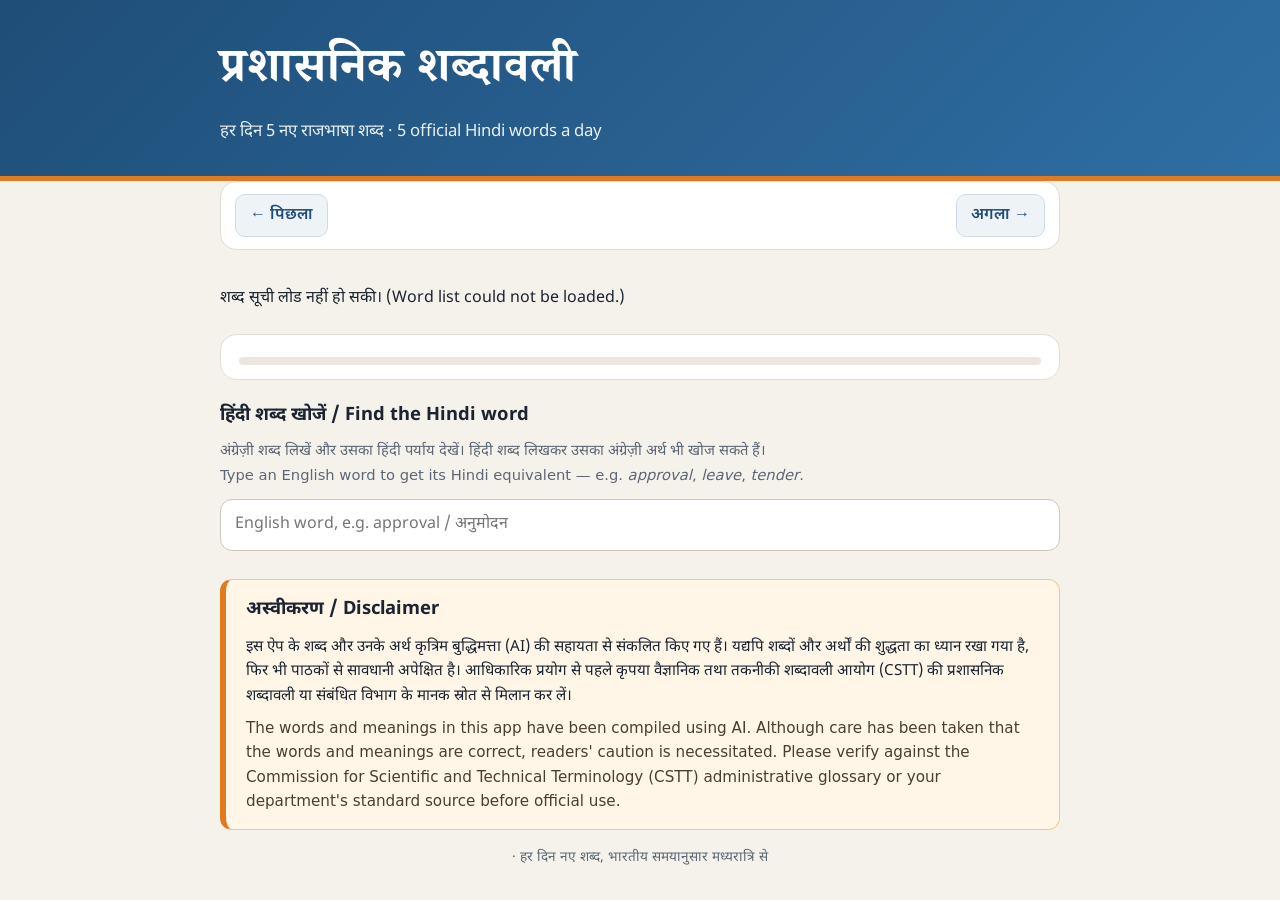
==== index.html @ 2186e591 "Add files via upload" ====
<!DOCTYPE html>
<html lang="hi">
<head>
  <meta charset="UTF-8">
  <meta name="viewport" content="width=device-width, initial-scale=1.0">
  <title>प्रशासनिक शब्दावली — रोज़ 5 शब्द</title>
  <meta name="description" content="प्रशासनिक शब्दावली: हर दिन 5 राजभाषा (प्रशासनिक हिंदी) शब्द, उनके अंग्रेज़ी अर्थ के साथ।">
  <meta name="theme-color" content="#1f4e78">
  <link rel="icon" href="data:image/svg+xml,<svg xmlns='http://www.w3.org/2000/svg' viewBox='0 0 100 100'><rect width='100' height='100' rx='22' fill='%231f4e78'/><text x='50' y='70' font-size='60' text-anchor='middle' fill='white' font-family='sans-serif'>श</text></svg>">
  <link rel="preconnect" href="https://fonts.googleapis.com">
  <link rel="preconnect" href="https://fonts.gstatic.com" crossorigin>
  <link href="https://fonts.googleapis.com/css2?family=Noto+Sans+Devanagari:wght@400;600;700&family=Noto+Serif+Devanagari:wght@600;700&display=swap" rel="stylesheet">
  <link rel="manifest" href="manifest.webmanifest">
  <link rel="apple-touch-icon" href="assets/icon.svg">
  <link rel="stylesheet" href="style.css">
</head>
<body>
  <header class="site-header">
    <div class="wrap">
      <h1 class="app-title">प्रशासनिक शब्दावली</h1>
      <p class="tagline">हर दिन 5 नए राजभाषा शब्द &middot; <span lang="en">5 official Hindi words a day</span></p>
    </div>
  </header>

  <main class="wrap">
    <nav class="day-nav" aria-label="दिन चुनें">
      <button id="prevDay" class="nav-btn" aria-label="पिछला दिन">&larr; <span>पिछला</span></button>
      <div class="day-info">
        <div id="dateHi" class="date-hi"></div>
        <div id="dateEn" class="date-en" lang="en"></div>
      </div>
      <button id="nextDay" class="nav-btn" aria-label="अगला दिन"><span>अगला</span> &rarr;</button>
    </nav>
    <div class="today-row">
      <button id="todayBtn" class="link-btn" hidden>आज के शब्दों पर लौटें</button>
    </div>

    <section id="cards" class="cards" aria-live="polite"></section>

    <section class="progress-box" aria-label="प्रगति">
      <div class="progress-text">
        <span id="progressLabel"></span>
      </div>
      <div class="bar"><div id="progressBar" class="bar-fill"></div></div>
    </section>

    <section class="search-box">
      <h2>हिंदी शब्द खोजें <span lang="en">/ Find the Hindi word</span></h2>
      <p class="search-help">अंग्रेज़ी शब्द लिखें और उसका हिंदी पर्याय देखें। हिंदी शब्द लिखकर उसका अंग्रेज़ी अर्थ भी खोज सकते हैं।<br><span lang="en">Type an English word to get its Hindi equivalent — e.g. <em>approval</em>, <em>leave</em>, <em>tender</em>.</span></p>
      <label for="search" class="sr-only">English word</label>
      <input id="search" type="search" lang="en" placeholder="English word, e.g. approval / अनुमोदन" autocomplete="off" autocapitalize="off" spellcheck="false" enterkeyhint="search">
      <ul id="results" class="results"></ul>
    </section>

    <aside class="disclaimer" role="note">
      <h2>अस्वीकरण <span lang="en">/ Disclaimer</span></h2>
      <p>इस ऐप के शब्द और उनके अर्थ कृत्रिम बुद्धिमत्ता (AI) की सहायता से संकलित किए गए हैं। यद्यपि शब्दों और अर्थों की शुद्धता का ध्यान रखा गया है, फिर भी पाठकों से सावधानी अपेक्षित है। आधिकारिक प्रयोग से पहले कृपया वैज्ञानिक तथा तकनीकी शब्दावली आयोग (CSTT) की प्रशासनिक शब्दावली या संबंधित विभाग के मानक स्रोत से मिलान कर लें।</p>
      <p lang="en">The words and meanings in this app have been compiled using AI. Although care has been taken that the words and meanings are correct, readers' caution is necessitated. Please verify against the Commission for Scientific and Technical Terminology (CSTT) administrative glossary or your department's standard source before official use.</p>
    </aside>
  </main>

  <footer class="site-footer">
    <div class="wrap">
      <span id="totalWords"></span> &middot; हर दिन नए शब्द, भारतीय समयानुसार मध्यरात्रि से
    </div>
  </footer>

  <script src="data/words.js"></script>
  <script src="app.js"></script>
  <script>
    if ("serviceWorker" in navigator && location.protocol.startsWith("http")) {
      navigator.serviceWorker.register("sw.js").catch(() => {});
    }
  </script>
</body>
</html>
---- style.css ----
:root {
  --ink: #1b2430;
  --muted: #5b6776;
  --brand: #1f4e78;
  --brand-2: #2f6ea3;
  --accent: #e07a1f;
  --bg: #f5f2ec;
  --card: #ffffff;
  --line: #e3ddd2;
  --warn-bg: #fff6e8;
  --warn-line: #f0c98a;
  --radius: 16px;
  --hi: "Noto Sans Devanagari", "Nirmala UI", "Mangal", sans-serif;
  --hi-serif: "Noto Serif Devanagari", "Noto Sans Devanagari", "Nirmala UI", serif;
}

* { box-sizing: border-box; }

body {
  margin: 0;
  font-family: var(--hi);
  color: var(--ink);
  background: var(--bg);
  line-height: 1.6;
}

.wrap { max-width: 880px; margin: 0 auto; padding: 0 20px; }

.site-header {
  background: linear-gradient(135deg, var(--brand), var(--brand-2));
  color: #fff;
  padding: 36px 0 30px;
  border-bottom: 5px solid var(--accent);
}
.app-title {
  font-family: var(--hi-serif);
  font-size: clamp(2rem, 6vw, 3rem);
  margin: 0;
  letter-spacing: .5px;
}
.tagline { margin: 6px 0 0; opacity: .9; font-size: 1.05rem; }

main { padding-top: 26px; padding-bottom: 30px; }

/* Day navigation */
.day-nav {
  display: flex; align-items: center; justify-content: space-between; gap: 12px;
  background: var(--card); border: 1px solid var(--line); border-radius: var(--radius);
  padding: 12px 14px;
}
.day-info { text-align: center; }
.date-hi { font-weight: 700; font-size: 1.15rem; }
.date-en { color: var(--muted); font-size: .9rem; font-family: system-ui, sans-serif; }
.nav-btn {
  font: inherit; font-weight: 600; color: var(--brand);
  background: #eef3f8; border: 1px solid #cfdbe7; border-radius: 10px;
  padding: 8px 14px; cursor: pointer; white-space: nowrap;
}
.nav-btn:hover:not(:disabled) { background: #e1ebf5; }
.nav-btn:disabled { opacity: .4; cursor: default; }
.today-row { text-align: center; min-height: 30px; padding-top: 6px; }
.link-btn {
  font: inherit; color: var(--brand); background: none; border: none;
  text-decoration: underline; cursor: pointer;
}

/* Cards */
.cards { display: grid; gap: 16px; margin-top: 6px; }
.card {
  position: relative;
  background: var(--card); border: 1px solid var(--line); border-radius: var(--radius);
  padding: 22px 24px 20px 74px;
  box-shadow: 0 1px 2px rgba(0,0,0,.04), 0 6px 18px rgba(31,78,120,.06);
  animation: rise .35s ease both;
}
.card:nth-child(2) { animation-delay: .05s; }
.card:nth-child(3) { animation-delay: .10s; }
.card:nth-child(4) { animation-delay: .15s; }
.card:nth-child(5) { animation-delay: .20s; }
@keyframes rise { from { opacity: 0; transform: translateY(8px); } to { opacity: 1; transform: none; } }

.card-num {
  position: absolute; left: 20px; top: 22px;
  width: 38px; height: 38px; border-radius: 50%;
  background: var(--brand); color: #fff; font-weight: 700;
  display: grid; place-items: center; font-size: 1.05rem;
}
.word {
  font-family: var(--hi-serif);
  font-size: clamp(1.6rem, 5vw, 2.1rem);
  font-weight: 700; margin: 0; line-height: 1.3;
}
.meaning {
  margin: 6px 0 10px; font-size: 1.15rem;
  font-family: system-ui, -apple-system, "Segoe UI", Arial, sans-serif;
  color: #26323f;
}
.meaning-label { color: var(--muted); font-size: .85rem; margin-right: 4px; }
.card-foot { display: flex; flex-wrap: wrap; align-items: center; justify-content: space-between; gap: 8px; }
.tag {
  display: inline-block; font-size: .8rem; color: var(--brand);
  background: #eef3f8; border-radius: 999px; padding: 2px 12px;
  font-family: system-ui, sans-serif;
}
.card-actions { display: flex; gap: 6px; }
.icon-btn {
  font: inherit; font-size: .85rem; color: var(--muted);
  background: transparent; border: 1px solid var(--line); border-radius: 8px;
  padding: 4px 10px; cursor: pointer;
}
.icon-btn:hover { color: var(--brand); border-color: #cfdbe7; }
.icon-btn.done { color: #1d7a46; border-color: #a9dcbf; background: #effaf3; }

/* Progress */
.progress-box {
  margin-top: 22px; background: var(--card); border: 1px solid var(--line);
  border-radius: var(--radius); padding: 14px 18px;
}
.progress-text { font-size: .95rem; color: var(--muted); margin-bottom: 8px; }
.bar { height: 8px; background: #ece7de; border-radius: 99px; overflow: hidden; }
.bar-fill { height: 100%; width: 0; background: linear-gradient(90deg, var(--accent), #f3a75c); transition: width .4s; }

/* Search */
.search-box { margin-top: 22px; }
.search-box h2, .disclaimer h2 { font-size: 1.15rem; margin: 0 0 10px; }
#search {
  width: 100%; font: inherit; font-size: 1rem;
  padding: 12px 14px; border-radius: 12px; border: 1px solid #cfc7b8; background: #fff;
}
#search:focus { outline: 3px solid #cfdbe7; border-color: var(--brand-2); }
.results { list-style: none; padding: 0; margin: 10px 0 0; }
.results li {
  background: var(--card); border: 1px solid var(--line); border-radius: 10px;
  padding: 10px 14px; margin-bottom: 8px; display: flex; flex-wrap: wrap; gap: 4px 14px; align-items: baseline;
}
.results .r-h { font-weight: 700; font-size: 1.1rem; }
.results .r-e { font-family: system-ui, sans-serif; }
.results .r-c { font-size: .78rem; color: var(--muted); margin-left: auto; font-family: system-ui, sans-serif; }
.results .r-note { color: var(--muted); background: none; border: none; }

/* Disclaimer */
.disclaimer {
  margin-top: 28px; background: var(--warn-bg); border: 1px solid var(--warn-line);
  border-left: 6px solid var(--accent); border-radius: 12px; padding: 16px 20px;
  font-size: .95rem;
}
.disclaimer p { margin: 0 0 8px; }
.disclaimer p[lang="en"] { font-family: system-ui, sans-serif; color: #4a3f2f; margin-bottom: 0; }

.site-footer { text-align: center; color: var(--muted); font-size: .85rem; padding: 18px 0 28px; }

@media (max-width: 560px) {
  .nav-btn span { display: none; }
  .card { padding: 18px 18px 16px 62px; }
  .card-num { left: 14px; top: 18px; width: 34px; height: 34px; }
}

@media (prefers-color-scheme: dark) {
  :root {
    --ink: #e8edf3; --muted: #9aa7b6; --bg: #121820; --card: #1b2430; --line: #2b3746;
    --warn-bg: #2a2216; --warn-line: #6b5228;
  }
  .meaning { color: #d6dee8; }
  .nav-btn, .tag { background: #233244; border-color: #34495f; color: #9cc3e8; }
  .nav-btn:hover:not(:disabled) { background: #2b3d52; }
  .link-btn { color: #9cc3e8; }
  #search { background: #1b2430; color: var(--ink); border-color: #34495f; }
  .bar { background: #2b3746; }
  .icon-btn.done { background: #16301f; color: #7fd6a3; border-color: #2c6a45; }
  .disclaimer p[lang="en"] { color: #d9c9ac; }
}

/* Search help + accessibility */
.search-help { margin: 0 0 10px; color: var(--muted); font-size: .92rem; line-height: 1.55; }
.search-help span[lang="en"] { font-family: system-ui, sans-serif; }
.sr-only { position: absolute; width: 1px; height: 1px; overflow: hidden; clip: rect(0 0 0 0); white-space: nowrap; }
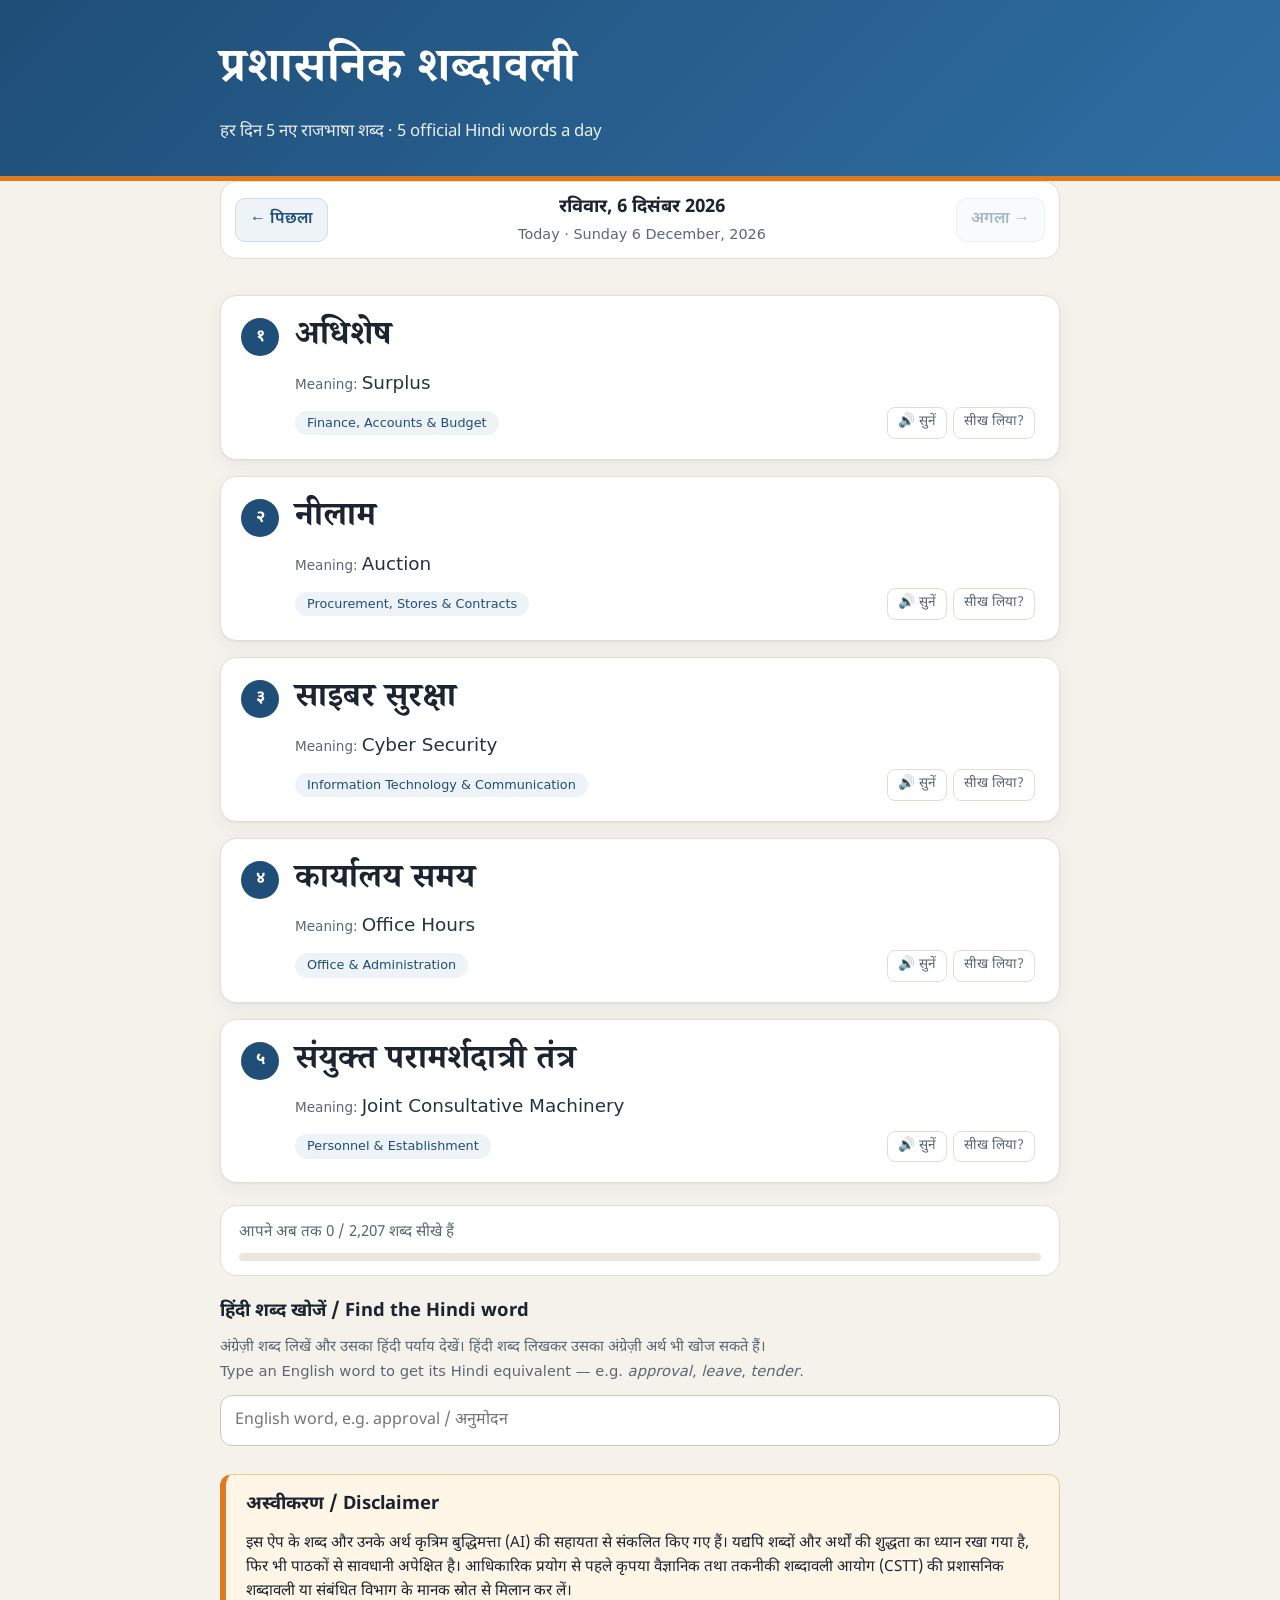
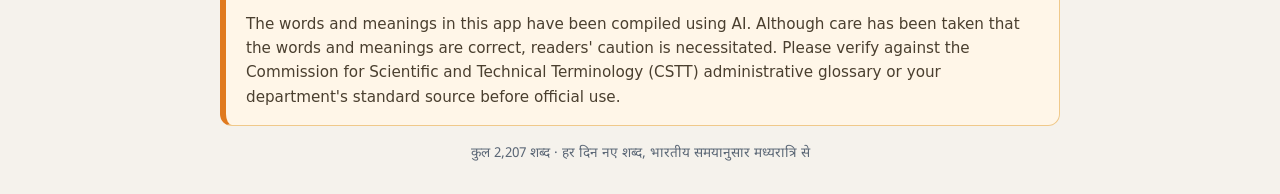
==== commit 3dfc1da5: "Add files via upload" ====
--- a/index.html
+++ b/index.html
@@ -65,7 +65,7 @@
     </div>
   </footer>
 
-  <script src="data/words.js"></script>
+  <script src="xlsx-reader.js"></script>
   <script src="app.js"></script>
   <script>
     if ("serviceWorker" in navigator && location.protocol.startsWith("http")) {
--- a/style.css
+++ b/style.css
@@ -174,3 +174,12 @@
 .search-help { margin: 0 0 10px; color: var(--muted); font-size: .92rem; line-height: 1.55; }
 .search-help span[lang="en"] { font-family: system-ui, sans-serif; }
 .sr-only { position: absolute; width: 1px; height: 1px; overflow: hidden; clip: rect(0 0 0 0); white-space: nowrap; }
+
+/* Loading and error states */
+.loading { text-align: center; color: var(--muted); padding: 30px 0; }
+.load-error {
+  background: var(--warn-bg); border: 1px solid var(--warn-line); border-radius: 12px;
+  padding: 16px 20px; line-height: 1.6;
+}
+.load-error small { color: var(--muted); font-family: system-ui, sans-serif; }
+.load-error span[lang="en"] { font-family: system-ui, sans-serif; }
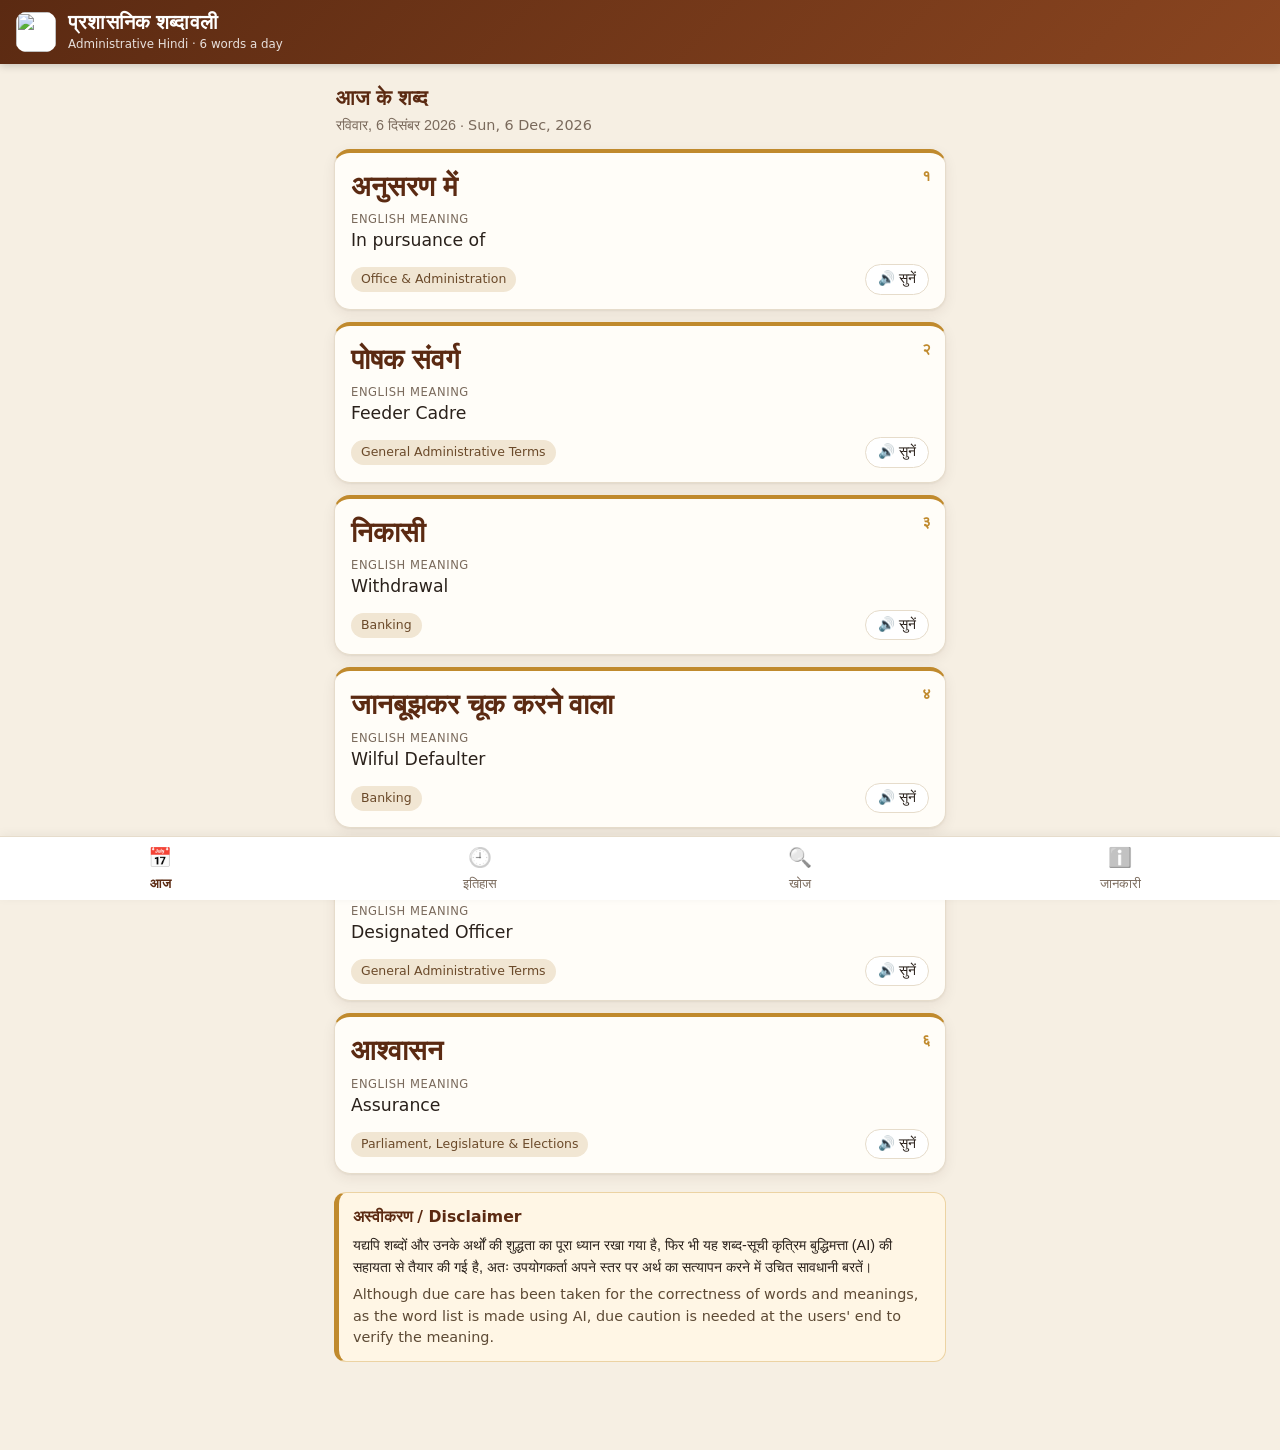
==== commit 883af5b7: "Add files via upload" ====
--- a/index.html
+++ b/index.html
@@ -2,75 +2,105 @@
 <html lang="hi">
 <head>
   <meta charset="UTF-8">
-  <meta name="viewport" content="width=device-width, initial-scale=1.0">
-  <title>प्रशासनिक शब्दावली — रोज़ 5 शब्द</title>
-  <meta name="description" content="प्रशासनिक शब्दावली: हर दिन 5 राजभाषा (प्रशासनिक हिंदी) शब्द, उनके अंग्रेज़ी अर्थ के साथ।">
-  <meta name="theme-color" content="#1f4e78">
-  <link rel="icon" href="data:image/svg+xml,<svg xmlns='http://www.w3.org/2000/svg' viewBox='0 0 100 100'><rect width='100' height='100' rx='22' fill='%231f4e78'/><text x='50' y='70' font-size='60' text-anchor='middle' fill='white' font-family='sans-serif'>श</text></svg>">
-  <link rel="preconnect" href="https://fonts.googleapis.com">
-  <link rel="preconnect" href="https://fonts.gstatic.com" crossorigin>
-  <link href="https://fonts.googleapis.com/css2?family=Noto+Sans+Devanagari:wght@400;600;700&family=Noto+Serif+Devanagari:wght@600;700&display=swap" rel="stylesheet">
+  <meta name="viewport" content="width=device-width, initial-scale=1, viewport-fit=cover">
+  <title>प्रशासनिक शब्दावली</title>
+  <meta name="description" content="प्रशासनिक शब्दावली — रोज़ 6 राजभाषा (प्रशासनिक हिंदी) शब्द, अंग्रेज़ी अर्थ और विषय के साथ।">
+  <meta name="theme-color" content="#5b2a12">
+  <meta name="mobile-web-app-capable" content="yes">
+  <meta name="apple-mobile-web-app-capable" content="yes">
+  <meta name="apple-mobile-web-app-title" content="शब्दावली">
   <link rel="manifest" href="manifest.webmanifest">
-  <link rel="apple-touch-icon" href="assets/icon.svg">
+  <link rel="icon" href="icons/icon.svg" type="image/svg+xml">
+  <link rel="apple-touch-icon" href="icons/icon-192.png">
   <link rel="stylesheet" href="style.css">
 </head>
 <body>
-  <header class="site-header">
-    <div class="wrap">
-      <h1 class="app-title">प्रशासनिक शब्दावली</h1>
-      <p class="tagline">हर दिन 5 नए राजभाषा शब्द &middot; <span lang="en">5 official Hindi words a day</span></p>
+  <header class="app-bar">
+    <img src="icons/icon.svg" alt="" class="app-logo" width="40" height="40">
+    <div class="app-names">
+      <h1>प्रशासनिक शब्दावली</h1>
+      <p lang="en">Administrative Hindi · 6 words a day</p>
     </div>
   </header>
 
-  <main class="wrap">
-    <nav class="day-nav" aria-label="दिन चुनें">
-      <button id="prevDay" class="nav-btn" aria-label="पिछला दिन">&larr; <span>पिछला</span></button>
-      <div class="day-info">
-        <div id="dateHi" class="date-hi"></div>
-        <div id="dateEn" class="date-en" lang="en"></div>
+  <main id="main">
+    <!-- आज / Today -->
+    <section id="view-today" class="view" aria-labelledby="t-today">
+      <div class="day-head">
+        <h2 id="t-today">आज के शब्द</h2>
+        <p id="todayDate" class="date-line"></p>
       </div>
-      <button id="nextDay" class="nav-btn" aria-label="अगला दिन"><span>अगला</span> &rarr;</button>
-    </nav>
-    <div class="today-row">
-      <button id="todayBtn" class="link-btn" hidden>आज के शब्दों पर लौटें</button>
-    </div>
-
-    <section id="cards" class="cards" aria-live="polite"></section>
-
-    <section class="progress-box" aria-label="प्रगति">
-      <div class="progress-text">
-        <span id="progressLabel"></span>
-      </div>
-      <div class="bar"><div id="progressBar" class="bar-fill"></div></div>
+      <div id="todayCards" class="cards"></div>
+      <aside class="disclaimer" role="note">
+        <h3>अस्वीकरण <span lang="en">/ Disclaimer</span></h3>
+        <p>यद्यपि शब्दों और उनके अर्थों की शुद्धता का पूरा ध्यान रखा गया है, फिर भी यह शब्द-सूची कृत्रिम बुद्धिमत्ता (AI) की सहायता से तैयार की गई है, अतः उपयोगकर्ता अपने स्तर पर अर्थ का सत्यापन करने में उचित सावधानी बरतें।</p>
+        <p lang="en">Although due care has been taken for the correctness of words and meanings, as the word list is made using AI, due caution is needed at the users' end to verify the meaning.</p>
+      </aside>
     </section>
 
-    <section class="search-box">
-      <h2>हिंदी शब्द खोजें <span lang="en">/ Find the Hindi word</span></h2>
-      <p class="search-help">अंग्रेज़ी शब्द लिखें और उसका हिंदी पर्याय देखें। हिंदी शब्द लिखकर उसका अंग्रेज़ी अर्थ भी खोज सकते हैं।<br><span lang="en">Type an English word to get its Hindi equivalent — e.g. <em>approval</em>, <em>leave</em>, <em>tender</em>.</span></p>
-      <label for="search" class="sr-only">English word</label>
-      <input id="search" type="search" lang="en" placeholder="English word, e.g. approval / अनुमोदन" autocomplete="off" autocapitalize="off" spellcheck="false" enterkeyhint="search">
-      <ul id="results" class="results"></ul>
+    <!-- इतिहास / History -->
+    <section id="view-history" class="view" hidden aria-labelledby="t-history">
+      <div class="day-head">
+        <h2 id="t-history">इतिहास</h2>
+        <p class="date-line">किसी शब्द को छूकर उसका अर्थ याद करें <span lang="en">· Tap a word to recall its meaning</span></p>
+      </div>
+      <div id="historyList" class="history"></div>
     </section>
 
-    <aside class="disclaimer" role="note">
-      <h2>अस्वीकरण <span lang="en">/ Disclaimer</span></h2>
-      <p>इस ऐप के शब्द और उनके अर्थ कृत्रिम बुद्धिमत्ता (AI) की सहायता से संकलित किए गए हैं। यद्यपि शब्दों और अर्थों की शुद्धता का ध्यान रखा गया है, फिर भी पाठकों से सावधानी अपेक्षित है। आधिकारिक प्रयोग से पहले कृपया वैज्ञानिक तथा तकनीकी शब्दावली आयोग (CSTT) की प्रशासनिक शब्दावली या संबंधित विभाग के मानक स्रोत से मिलान कर लें।</p>
-      <p lang="en">The words and meanings in this app have been compiled using AI. Although care has been taken that the words and meanings are correct, readers' caution is necessitated. Please verify against the Commission for Scientific and Technical Terminology (CSTT) administrative glossary or your department's standard source before official use.</p>
-    </aside>
+    <!-- खोज / Search -->
+    <section id="view-search" class="view" hidden aria-labelledby="t-search">
+      <div class="day-head">
+        <h2 id="t-search">शब्द खोजें</h2>
+        <p class="date-line">अंग्रेज़ी में लिखें, सुझाव में से शब्द चुनें <span lang="en">· Type in English and pick a suggestion</span></p>
+      </div>
+      <div class="search-wrap">
+        <input id="searchInput" type="search" lang="en" placeholder="e.g. approval, leave, tender…"
+               autocomplete="off" autocapitalize="off" spellcheck="false" enterkeyhint="search"
+               role="combobox" aria-expanded="false" aria-controls="suggestions" aria-autocomplete="list">
+        <ul id="suggestions" class="suggestions" role="listbox" hidden></ul>
+      </div>
+      <div id="searchResult" class="cards"></div>
+      <p id="searchHint" class="hint">उदाहरण: <button class="chip-btn" data-q="approval">approval</button>
+        <button class="chip-btn" data-q="leave">leave</button> <button class="chip-btn" data-q="tender">tender</button>
+        <button class="chip-btn" data-q="pension">pension</button> <button class="chip-btn" data-q="notification">notification</button></p>
+    </section>
+
+    <!-- जानकारी / About -->
+    <section id="view-about" class="view" hidden aria-labelledby="t-about">
+      <div class="day-head"><h2 id="t-about">जानकारी</h2></div>
+      <div class="about">
+        <img src="icons/icon.svg" alt="पुराने सरकारी कार्यालय भवन का चित्र" width="96" height="96">
+        <p>यह ऐप हर दिन सरकारी कामकाज में प्रयुक्त होने वाले <strong>6 नए प्रशासनिक हिंदी शब्द</strong>, उनके अंग्रेज़ी अर्थ और विषय के साथ दिखाता है। पिछले दिनों के शब्द <strong>इतिहास</strong> में दिन-वार सुरक्षित रहते हैं।</p>
+        <p lang="en">Every day the app picks 6 new words at random from the word list. Words already shown are not repeated until the whole list has been covered. Your history is stored only on this device.</p>
+        <p id="aboutStats" class="stats"></p>
+        <p id="apkBox" hidden><a id="apkLink" class="apk-btn" href="#">📲 Android ऐप डाउनलोड करें <span lang="en">(APK)</span></a></p>
+        <aside class="disclaimer" role="note">
+          <h3>अस्वीकरण <span lang="en">/ Disclaimer</span></h3>
+          <p>यद्यपि शब्दों और उनके अर्थों की शुद्धता का पूरा ध्यान रखा गया है, फिर भी यह शब्द-सूची कृत्रिम बुद्धिमत्ता (AI) की सहायता से तैयार की गई है, अतः उपयोगकर्ता अपने स्तर पर अर्थ का सत्यापन करने में उचित सावधानी बरतें।</p>
+          <p lang="en">Although due care has been taken for the correctness of words and meanings, as the word list is made using AI, due caution is needed at the users' end to verify the meaning.</p>
+        </aside>
+      </div>
+    </section>
   </main>
 
-  <footer class="site-footer">
-    <div class="wrap">
-      <span id="totalWords"></span> &middot; हर दिन नए शब्द, भारतीय समयानुसार मध्यरात्रि से
+  <nav class="tab-bar" aria-label="मुख्य मेनू">
+    <a href="#today" data-tab="today"><span class="ti" aria-hidden="true">📅</span><span>आज</span></a>
+    <a href="#history" data-tab="history"><span class="ti" aria-hidden="true">🕘</span><span>इतिहास</span></a>
+    <a href="#search" data-tab="search"><span class="ti" aria-hidden="true">🔍</span><span>खोज</span></a>
+    <a href="#about" data-tab="about"><span class="ti" aria-hidden="true">ℹ️</span><span>जानकारी</span></a>
+  </nav>
+
+  <!-- Word card pop-up (from History and Search) -->
+  <div id="sheet" class="sheet" hidden>
+    <div class="sheet-backdrop" data-close></div>
+    <div class="sheet-panel" role="dialog" aria-modal="true" aria-labelledby="sheetWord">
+      <button class="sheet-close" data-close aria-label="बंद करें">✕</button>
+      <div id="sheetBody"></div>
     </div>
-  </footer>
+  </div>
 
+  <script src="inflate.js"></script>
   <script src="xlsx-reader.js"></script>
   <script src="app.js"></script>
-  <script>
-    if ("serviceWorker" in navigator && location.protocol.startsWith("http")) {
-      navigator.serviceWorker.register("sw.js").catch(() => {});
-    }
-  </script>
 </body>
 </html>
--- a/style.css
+++ b/style.css
@@ -1,185 +1,184 @@
 :root {
-  --ink: #1b2430;
-  --muted: #5b6776;
-  --brand: #1f4e78;
-  --brand-2: #2f6ea3;
-  --accent: #e07a1f;
-  --bg: #f5f2ec;
-  --card: #ffffff;
-  --line: #e3ddd2;
-  --warn-bg: #fff6e8;
-  --warn-line: #f0c98a;
-  --radius: 16px;
-  --hi: "Noto Sans Devanagari", "Nirmala UI", "Mangal", sans-serif;
-  --hi-serif: "Noto Serif Devanagari", "Noto Sans Devanagari", "Nirmala UI", serif;
+  --brick: #5b2a12;       /* deep colonial-brick brown */
+  --brick-2: #8a4520;
+  --sand: #f6efe3;        /* sandstone */
+  --paper: #fffdf8;
+  --ink: #2a211b;
+  --muted: #7a6a5c;
+  --line: #e6dccb;
+  --gold: #c08a2d;
+  --chip: #f1e6d3;
+  --warn-bg: #fff6e5;
+  --warn-line: #ecd3a3;
+  --shadow: 0 1px 2px rgba(60, 30, 10, .06), 0 4px 14px rgba(60, 30, 10, .07);
+  --hi: "Noto Sans Devanagari", "Nirmala UI", "Mangal", "Kohinoor Devanagari", sans-serif;
+  --en: system-ui, -apple-system, "Segoe UI", Roboto, sans-serif;
+  --tabh: 64px;
 }
+* { box-sizing: border-box; }
+html { -webkit-text-size-adjust: 100%; }
+body {
+  margin: 0; background: var(--sand); color: var(--ink);
+  font-family: var(--hi); line-height: 1.5;
+  padding-bottom: calc(var(--tabh) + env(safe-area-inset-bottom));
+}
+[lang="en"] { font-family: var(--en); }
+button { font: inherit; color: inherit; }
 
-* { box-sizing: border-box; }
+/* App bar */
+.app-bar {
+  position: sticky; top: 0; z-index: 5;
+  display: flex; align-items: center; gap: 12px;
+  padding: calc(10px + env(safe-area-inset-top)) 16px 10px;
+  background: linear-gradient(135deg, var(--brick), var(--brick-2));
+  color: #fff; box-shadow: 0 2px 8px rgba(0,0,0,.18);
+}
+.app-logo { border-radius: 10px; background: #fff; flex: none; }
+.app-names h1 { margin: 0; font-size: 1.25rem; line-height: 1.2; letter-spacing: .2px; }
+.app-names p { margin: 2px 0 0; font-size: .74rem; opacity: .85; }
 
-body {
-  margin: 0;
-  font-family: var(--hi);
-  color: var(--ink);
-  background: var(--bg);
-  line-height: 1.6;
+main { max-width: 640px; margin: 0 auto; padding: 14px 14px 24px; }
+.view[hidden] { display: none; }
+.day-head { margin: 4px 2px 12px; }
+.day-head h2 { margin: 0; font-size: 1.3rem; color: var(--brick); }
+.date-line { margin: 2px 0 0; color: var(--muted); font-size: .9rem; }
+
+/* Word cards */
+.cards { display: grid; gap: 12px; }
+.card {
+  position: relative; background: var(--paper); border: 1px solid var(--line);
+  border-radius: 16px; padding: 16px 16px 14px; box-shadow: var(--shadow);
+  border-top: 4px solid var(--gold);
 }
+.card .num {
+  position: absolute; top: 12px; right: 14px; color: var(--gold);
+  font-weight: 700; font-size: .95rem;
+}
+.card .hindi { margin: 0 34px 6px 0; font-size: 1.75rem; line-height: 1.3; font-weight: 700; color: var(--brick); }
+.card .meaning { margin: 0 0 10px; font-size: 1.08rem; }
+.card .meaning small { display: block; color: var(--muted); font-size: .72rem; text-transform: uppercase; letter-spacing: .6px; }
+.card .foot { display: flex; align-items: center; gap: 8px; flex-wrap: wrap; }
+.tag {
+  background: var(--chip); color: #6b4a2a; border-radius: 999px;
+  padding: 3px 10px; font-size: .78rem;
+}
+.speak {
+  margin-left: auto; border: 1px solid var(--line); background: #fff; border-radius: 999px;
+  padding: 4px 12px; font-size: .85rem; cursor: pointer;
+}
+.speak:active { transform: scale(.97); }
 
-.wrap { max-width: 880px; margin: 0 auto; padding: 0 20px; }
-
-.site-header {
-  background: linear-gradient(135deg, var(--brand), var(--brand-2));
-  color: #fff;
-  padding: 36px 0 30px;
-  border-bottom: 5px solid var(--accent);
+/* History */
+.history { display: grid; gap: 14px; }
+.day {
+  background: var(--paper); border: 1px solid var(--line); border-radius: 16px;
+  padding: 12px 14px 14px; box-shadow: var(--shadow);
 }
-.app-title {
-  font-family: var(--hi-serif);
-  font-size: clamp(2rem, 6vw, 3rem);
-  margin: 0;
-  letter-spacing: .5px;
+.day-title { display: flex; justify-content: space-between; align-items: baseline; gap: 8px; margin-bottom: 10px; }
+.day-title strong { color: var(--brick); font-size: 1.02rem; }
+.day-title span { color: var(--muted); font-size: .8rem; }
+.word-chips { display: flex; flex-wrap: wrap; gap: 8px; }
+.word-chip {
+  border: 1px solid var(--line); background: var(--sand); border-radius: 12px;
+  padding: 8px 12px; font-size: 1.05rem; cursor: pointer; text-align: left;
 }
-.tagline { margin: 6px 0 0; opacity: .9; font-size: 1.05rem; }
-
-main { padding-top: 26px; padding-bottom: 30px; }
-
-/* Day navigation */
-.day-nav {
-  display: flex; align-items: center; justify-content: space-between; gap: 12px;
-  background: var(--card); border: 1px solid var(--line); border-radius: var(--radius);
-  padding: 12px 14px;
-}
-.day-info { text-align: center; }
-.date-hi { font-weight: 700; font-size: 1.15rem; }
-.date-en { color: var(--muted); font-size: .9rem; font-family: system-ui, sans-serif; }
-.nav-btn {
-  font: inherit; font-weight: 600; color: var(--brand);
-  background: #eef3f8; border: 1px solid #cfdbe7; border-radius: 10px;
-  padding: 8px 14px; cursor: pointer; white-space: nowrap;
-}
-.nav-btn:hover:not(:disabled) { background: #e1ebf5; }
-.nav-btn:disabled { opacity: .4; cursor: default; }
-.today-row { text-align: center; min-height: 30px; padding-top: 6px; }
-.link-btn {
-  font: inherit; color: var(--brand); background: none; border: none;
-  text-decoration: underline; cursor: pointer;
-}
-
-/* Cards */
-.cards { display: grid; gap: 16px; margin-top: 6px; }
-.card {
-  position: relative;
-  background: var(--card); border: 1px solid var(--line); border-radius: var(--radius);
-  padding: 22px 24px 20px 74px;
-  box-shadow: 0 1px 2px rgba(0,0,0,.04), 0 6px 18px rgba(31,78,120,.06);
-  animation: rise .35s ease both;
-}
-.card:nth-child(2) { animation-delay: .05s; }
-.card:nth-child(3) { animation-delay: .10s; }
-.card:nth-child(4) { animation-delay: .15s; }
-.card:nth-child(5) { animation-delay: .20s; }
-@keyframes rise { from { opacity: 0; transform: translateY(8px); } to { opacity: 1; transform: none; } }
-
-.card-num {
-  position: absolute; left: 20px; top: 22px;
-  width: 38px; height: 38px; border-radius: 50%;
-  background: var(--brand); color: #fff; font-weight: 700;
-  display: grid; place-items: center; font-size: 1.05rem;
-}
-.word {
-  font-family: var(--hi-serif);
-  font-size: clamp(1.6rem, 5vw, 2.1rem);
-  font-weight: 700; margin: 0; line-height: 1.3;
-}
-.meaning {
-  margin: 6px 0 10px; font-size: 1.15rem;
-  font-family: system-ui, -apple-system, "Segoe UI", Arial, sans-serif;
-  color: #26323f;
-}
-.meaning-label { color: var(--muted); font-size: .85rem; margin-right: 4px; }
-.card-foot { display: flex; flex-wrap: wrap; align-items: center; justify-content: space-between; gap: 8px; }
-.tag {
-  display: inline-block; font-size: .8rem; color: var(--brand);
-  background: #eef3f8; border-radius: 999px; padding: 2px 12px;
-  font-family: system-ui, sans-serif;
-}
-.card-actions { display: flex; gap: 6px; }
-.icon-btn {
-  font: inherit; font-size: .85rem; color: var(--muted);
-  background: transparent; border: 1px solid var(--line); border-radius: 8px;
-  padding: 4px 10px; cursor: pointer;
-}
-.icon-btn:hover { color: var(--brand); border-color: #cfdbe7; }
-.icon-btn.done { color: #1d7a46; border-color: #a9dcbf; background: #effaf3; }
-
-/* Progress */
-.progress-box {
-  margin-top: 22px; background: var(--card); border: 1px solid var(--line);
-  border-radius: var(--radius); padding: 14px 18px;
-}
-.progress-text { font-size: .95rem; color: var(--muted); margin-bottom: 8px; }
-.bar { height: 8px; background: #ece7de; border-radius: 99px; overflow: hidden; }
-.bar-fill { height: 100%; width: 0; background: linear-gradient(90deg, var(--accent), #f3a75c); transition: width .4s; }
+.word-chip:hover, .word-chip:focus-visible { border-color: var(--gold); outline: none; background: #fbf3e4; }
+.empty { text-align: center; color: var(--muted); padding: 30px 10px; }
 
 /* Search */
-.search-box { margin-top: 22px; }
-.search-box h2, .disclaimer h2 { font-size: 1.15rem; margin: 0 0 10px; }
-#search {
-  width: 100%; font: inherit; font-size: 1rem;
-  padding: 12px 14px; border-radius: 12px; border: 1px solid #cfc7b8; background: #fff;
+.search-wrap { position: relative; margin-bottom: 14px; }
+#searchInput {
+  width: 100%; font-size: 1.05rem; padding: 13px 16px; border-radius: 14px;
+  border: 2px solid var(--line); background: #fff; outline: none;
 }
-#search:focus { outline: 3px solid #cfdbe7; border-color: var(--brand-2); }
-.results { list-style: none; padding: 0; margin: 10px 0 0; }
-.results li {
-  background: var(--card); border: 1px solid var(--line); border-radius: 10px;
-  padding: 10px 14px; margin-bottom: 8px; display: flex; flex-wrap: wrap; gap: 4px 14px; align-items: baseline;
+#searchInput:focus { border-color: var(--gold); }
+.suggestions {
+  list-style: none; margin: 6px 0 0; padding: 4px; position: absolute; left: 0; right: 0; z-index: 4;
+  background: #fff; border: 1px solid var(--line); border-radius: 14px; box-shadow: var(--shadow);
+  max-height: 60vh; overflow-y: auto;
 }
-.results .r-h { font-weight: 700; font-size: 1.1rem; }
-.results .r-e { font-family: system-ui, sans-serif; }
-.results .r-c { font-size: .78rem; color: var(--muted); margin-left: auto; font-family: system-ui, sans-serif; }
-.results .r-note { color: var(--muted); background: none; border: none; }
+.suggestions li {
+  padding: 9px 12px; border-radius: 10px; cursor: pointer;
+  display: flex; flex-direction: column; gap: 1px;
+}
+.suggestions li[aria-selected="true"], .suggestions li:hover { background: #fbf3e4; }
+.suggestions .s-en { font-family: var(--en); font-size: .98rem; }
+.suggestions .s-en mark { background: #f7e1b0; color: inherit; border-radius: 3px; padding: 0 1px; }
+.suggestions .s-hi { color: var(--brick); font-weight: 600; }
+.suggestions .s-none { color: var(--muted); cursor: default; }
+.hint { color: var(--muted); font-size: .9rem; line-height: 2.1; }
+.chip-btn {
+  border: 1px solid var(--line); background: #fff; border-radius: 999px; padding: 2px 10px;
+  font-family: var(--en); font-size: .85rem; cursor: pointer;
+}
 
 /* Disclaimer */
 .disclaimer {
-  margin-top: 28px; background: var(--warn-bg); border: 1px solid var(--warn-line);
-  border-left: 6px solid var(--accent); border-radius: 12px; padding: 16px 20px;
-  font-size: .95rem;
+  margin-top: 18px; background: var(--warn-bg); border: 1px solid var(--warn-line);
+  border-left: 5px solid var(--gold); border-radius: 12px; padding: 12px 14px; font-size: .9rem;
 }
-.disclaimer p { margin: 0 0 8px; }
-.disclaimer p[lang="en"] { font-family: system-ui, sans-serif; color: #4a3f2f; margin-bottom: 0; }
+.disclaimer h3 { margin: 0 0 6px; font-size: .98rem; color: var(--brick); }
+.disclaimer p { margin: 0 0 6px; }
+.disclaimer p:last-child { margin: 0; color: #5d4a35; }
 
-.site-footer { text-align: center; color: var(--muted); font-size: .85rem; padding: 18px 0 28px; }
+/* About */
+.about { background: var(--paper); border: 1px solid var(--line); border-radius: 16px; padding: 16px; box-shadow: var(--shadow); }
+.about > img { display: block; margin: 0 auto 10px; border-radius: 20px; }
+.stats { color: var(--muted); font-size: .88rem; }
 
-@media (max-width: 560px) {
-  .nav-btn span { display: none; }
-  .card { padding: 18px 18px 16px 62px; }
-  .card-num { left: 14px; top: 18px; width: 34px; height: 34px; }
+/* Bottom tab bar */
+.tab-bar {
+  position: fixed; left: 0; right: 0; bottom: 0; z-index: 6;
+  display: grid; grid-template-columns: repeat(4, 1fr);
+  height: calc(var(--tabh) + env(safe-area-inset-bottom)); padding-bottom: env(safe-area-inset-bottom);
+  background: #fff; border-top: 1px solid var(--line); box-shadow: 0 -2px 10px rgba(0,0,0,.05);
 }
+.tab-bar a {
+  display: flex; flex-direction: column; align-items: center; justify-content: center; gap: 1px;
+  text-decoration: none; color: var(--muted); font-size: .8rem;
+}
+.tab-bar .ti { font-size: 1.2rem; filter: grayscale(1); opacity: .7; }
+.tab-bar a.active { color: var(--brick); font-weight: 700; }
+.tab-bar a.active .ti { filter: none; opacity: 1; }
+
+/* Bottom sheet pop-up */
+.sheet { position: fixed; inset: 0; z-index: 10; display: flex; align-items: flex-end; justify-content: center; }
+.sheet[hidden] { display: none; }
+.sheet-backdrop { position: absolute; inset: 0; background: rgba(30, 15, 5, .45); }
+.sheet-panel {
+  position: relative; width: 100%; max-width: 560px; background: var(--sand);
+  border-radius: 20px 20px 0 0; padding: 22px 16px calc(20px + env(safe-area-inset-bottom));
+  animation: up .18s ease-out;
+}
+@media (min-width: 640px) { .sheet { align-items: center; } .sheet-panel { border-radius: 20px; } }
+@keyframes up { from { transform: translateY(30px); opacity: .4; } to { transform: none; opacity: 1; } }
+.sheet-close {
+  position: absolute; top: 8px; right: 10px; border: 0; background: transparent;
+  font-size: 1.2rem; padding: 6px 10px; cursor: pointer; color: var(--muted);
+}
+.sheet-panel .card { box-shadow: none; }
+.sheet-from { margin: 0 0 8px; color: var(--muted); font-size: .82rem; }
+
+.loading, .load-error { text-align: center; color: var(--muted); padding: 24px 10px; }
+.load-error { background: var(--warn-bg); border: 1px solid var(--warn-line); border-radius: 12px; color: var(--ink); }
+.load-error small { color: var(--muted); display: block; margin-top: 6px; font-family: var(--en); }
 
 @media (prefers-color-scheme: dark) {
   :root {
-    --ink: #e8edf3; --muted: #9aa7b6; --bg: #121820; --card: #1b2430; --line: #2b3746;
-    --warn-bg: #2a2216; --warn-line: #6b5228;
+    --sand: #17120e; --paper: #221b15; --ink: #f1e8dc; --muted: #b3a493; --line: #3a2f25;
+    --chip: #33281e; --warn-bg: #2a2016; --warn-line: #5c4526;
   }
-  .meaning { color: #d6dee8; }
-  .nav-btn, .tag { background: #233244; border-color: #34495f; color: #9cc3e8; }
-  .nav-btn:hover:not(:disabled) { background: #2b3d52; }
-  .link-btn { color: #9cc3e8; }
-  #search { background: #1b2430; color: var(--ink); border-color: #34495f; }
-  .bar { background: #2b3746; }
-  .icon-btn.done { background: #16301f; color: #7fd6a3; border-color: #2c6a45; }
-  .disclaimer p[lang="en"] { color: #d9c9ac; }
+  .card .hindi, .day-title strong, .day-head h2, .disclaimer h3, .suggestions .s-hi { color: #f0b98f; }
+  .tag { color: #e7cfae; }
+  .speak, #searchInput, .suggestions, .chip-btn, .tab-bar { background: #221b15; }
+  .word-chip { background: #2a2119; }
+  .word-chip:hover, .suggestions li:hover, .suggestions li[aria-selected="true"] { background: #33281e; }
+  .suggestions .s-en mark { background: #6a4b1c; }
+  .disclaimer p:last-child { color: #d9c7ad; }
+  .tab-bar a.active { color: #f0b98f; }
 }
 
-/* Search help + accessibility */
-.search-help { margin: 0 0 10px; color: var(--muted); font-size: .92rem; line-height: 1.55; }
-.search-help span[lang="en"] { font-family: system-ui, sans-serif; }
-.sr-only { position: absolute; width: 1px; height: 1px; overflow: hidden; clip: rect(0 0 0 0); white-space: nowrap; }
-
-/* Loading and error states */
-.loading { text-align: center; color: var(--muted); padding: 30px 0; }
-.load-error {
-  background: var(--warn-bg); border: 1px solid var(--warn-line); border-radius: 12px;
-  padding: 16px 20px; line-height: 1.6;
+.apk-btn {
+  display: inline-block; background: var(--brick); color: #fff; text-decoration: none;
+  padding: 10px 16px; border-radius: 12px; font-weight: 600;
 }
-.load-error small { color: var(--muted); font-family: system-ui, sans-serif; }
-.load-error span[lang="en"] { font-family: system-ui, sans-serif; }
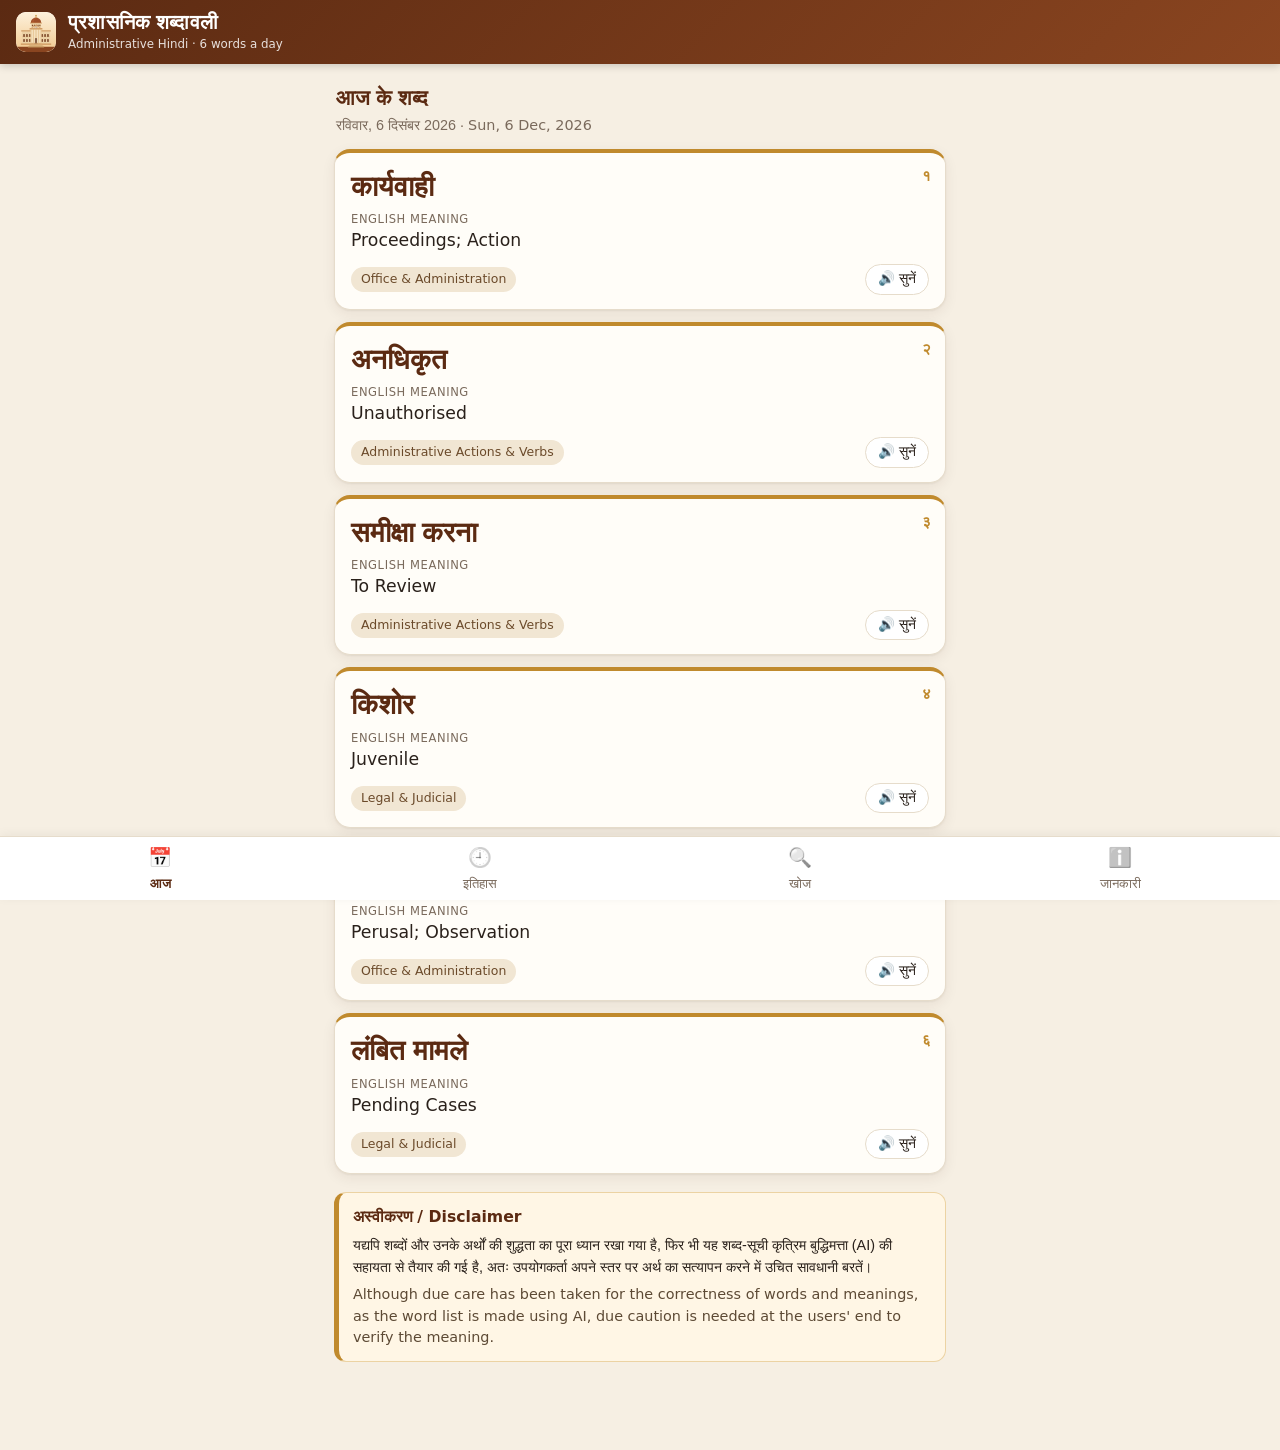
==== commit 87fddfa2: "Add files via upload" ====
--- a/index.html
+++ b/index.html
@@ -51,10 +51,10 @@
     <section id="view-search" class="view" hidden aria-labelledby="t-search">
       <div class="day-head">
         <h2 id="t-search">शब्द खोजें</h2>
-        <p class="date-line">अंग्रेज़ी में लिखें, सुझाव में से शब्द चुनें <span lang="en">· Type in English and pick a suggestion</span></p>
+        <p class="date-line">अंग्रेज़ी या हिंदी में लिखें, सुझाव में से शब्द चुनें <span lang="en">· Type in English or Hindi and pick a suggestion</span></p>
       </div>
       <div class="search-wrap">
-        <input id="searchInput" type="search" lang="en" placeholder="e.g. approval, leave, tender…"
+        <input id="searchInput" type="search" placeholder="जैसे approval, अनुमोदन, tender, निविदा…"
                autocomplete="off" autocapitalize="off" spellcheck="false" enterkeyhint="search"
                role="combobox" aria-expanded="false" aria-controls="suggestions" aria-autocomplete="list">
         <ul id="suggestions" class="suggestions" role="listbox" hidden></ul>
@@ -62,7 +62,9 @@
       <div id="searchResult" class="cards"></div>
       <p id="searchHint" class="hint">उदाहरण: <button class="chip-btn" data-q="approval">approval</button>
         <button class="chip-btn" data-q="leave">leave</button> <button class="chip-btn" data-q="tender">tender</button>
-        <button class="chip-btn" data-q="pension">pension</button> <button class="chip-btn" data-q="notification">notification</button></p>
+        <button class="chip-btn" data-q="pension">pension</button> <button class="chip-btn" data-q="notification">notification</button>
+        <button class="chip-btn hi" data-q="अनुमोदन">अनुमोदन</button> <button class="chip-btn hi" data-q="अवकाश">अवकाश</button>
+        <button class="chip-btn hi" data-q="निविदा">निविदा</button> <button class="chip-btn hi" data-q="अधिसूचना">अधिसूचना</button></p>
     </section>
 
     <!-- जानकारी / About -->
--- a/style.css
+++ b/style.css
@@ -106,6 +106,9 @@
 .suggestions .s-en mark { background: #f7e1b0; color: inherit; border-radius: 3px; padding: 0 1px; }
 .suggestions .s-hi { color: var(--brick); font-weight: 600; }
 .suggestions .s-none { color: var(--muted); cursor: default; }
+.suggestions .s-hi mark { background: #f7e1b0; color: inherit; border-radius: 3px; padding: 0 1px; }
+.suggestions .s-sub { font-size: .9rem; color: var(--muted); }
+.chip-btn.hi { font-family: inherit; font-size: .9rem; }
 .hint { color: var(--muted); font-size: .9rem; line-height: 2.1; }
 .chip-btn {
   border: 1px solid var(--line); background: #fff; border-radius: 999px; padding: 2px 10px;
@@ -173,7 +176,7 @@
   .speak, #searchInput, .suggestions, .chip-btn, .tab-bar { background: #221b15; }
   .word-chip { background: #2a2119; }
   .word-chip:hover, .suggestions li:hover, .suggestions li[aria-selected="true"] { background: #33281e; }
-  .suggestions .s-en mark { background: #6a4b1c; }
+  .suggestions .s-en mark, .suggestions .s-hi mark { background: #6a4b1c; }
   .disclaimer p:last-child { color: #d9c7ad; }
   .tab-bar a.active { color: #f0b98f; }
 }
